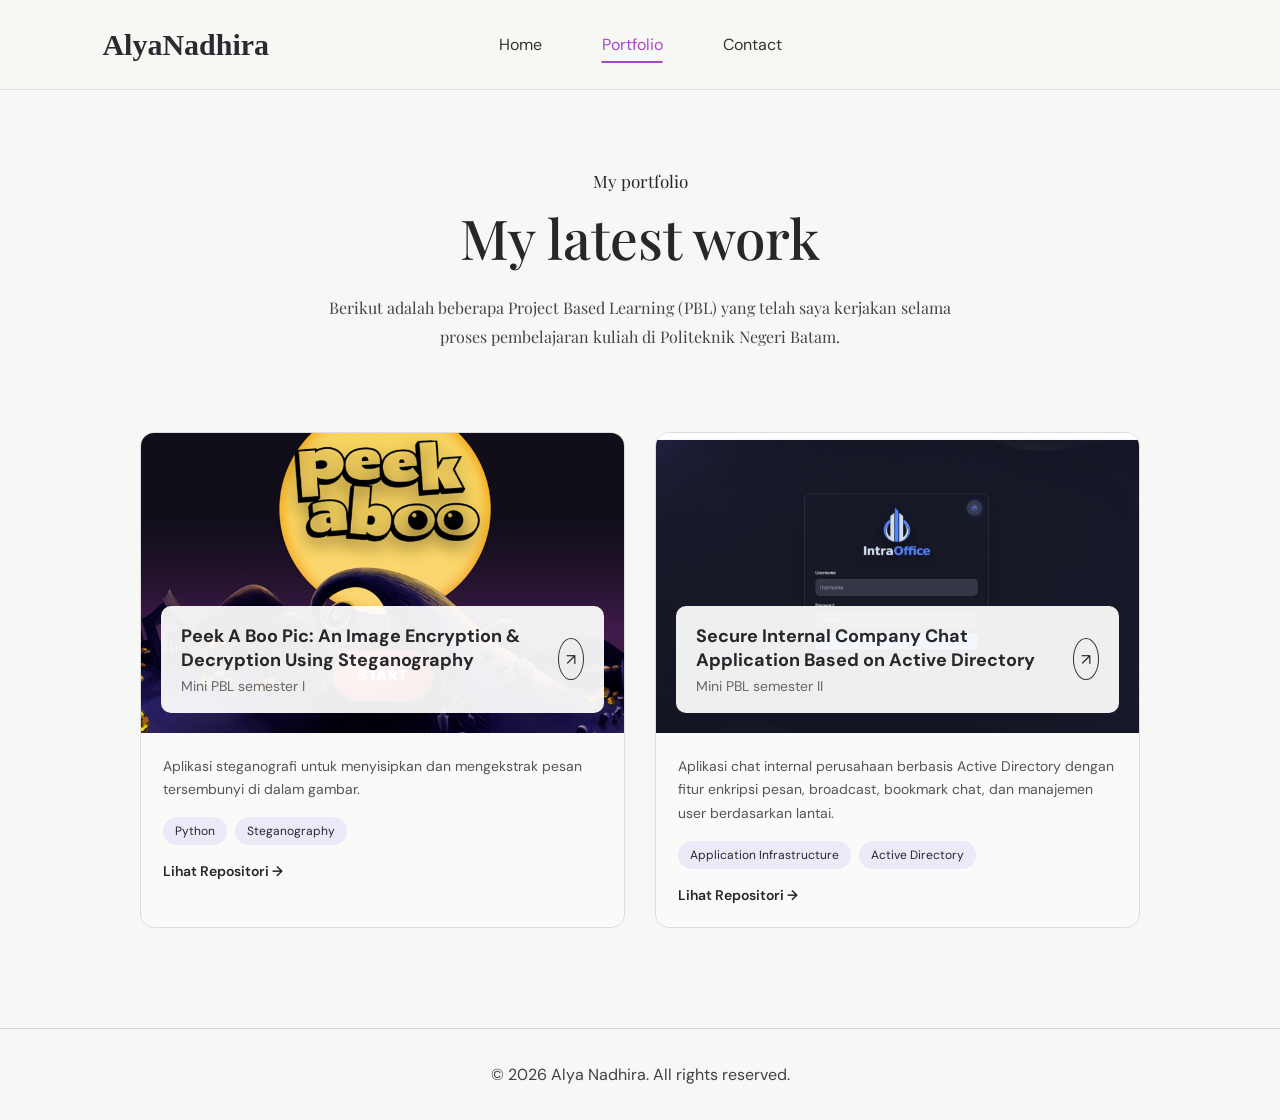
==== Minggu 1/portfolio.html @ 6551ff9a "Add files via upload" ====
<!DOCTYPE html>
<html lang="id">
<head>
  <meta charset="UTF-8">
  <meta name="viewport" content="width=device-width, initial-scale=1.0">
  <title>Portfolio | Alya Nadhira</title>
  <link rel="stylesheet" href="style.css">
</head>
<body>
  <header>
    <nav class="navbar">
      <a href="index.html" class="logo">AlyaNadhira</a>
      <ul class="nav-links">
        <li><a href="index.html">Home</a></li>
        <li><a class="active" href="portfolio.html">Portfolio</a></li>
        <li><a href="contact.html">Contact</a></li>
      </ul>
    </nav>
  </header>

  <main>
    <section class="portfolio-header reveal">
      <p>My portfolio</p>
      <h1>My latest work</h1>
      <p class="portfolio-description">Berikut adalah beberapa Project Based Learning (PBL) yang telah saya kerjakan selama proses pembelajaran kuliah di Politeknik Negeri Batam.</p>
    </section>

    <section class="portfolio-grid">
      <article class="portfolio-card reveal delay-1">
        <div class="project-image project-one">
          <div class="project-overlay">
            <div><h3>Peek A Boo Pic: An Image Encryption &amp; Decryption Using Steganography</h3><p>Mini PBL semester I</p></div>
            <a href="https://github.com/diyayoon/MINI-PBL-1" target="_blank" rel="noopener">↗</a>
          </div>
        </div>
        <div class="project-details">
          <p>Aplikasi steganografi untuk menyisipkan dan mengekstrak pesan tersembunyi di dalam gambar.</p>
          <div class="badges"><span>Python</span><span>Steganography</span></div>
          <a href="https://github.com/diyayoon/MINI-PBL-1" class="project-link" target="_blank" rel="noopener">Lihat Repositori →</a>
        </div>
      </article>

      <article class="portfolio-card reveal delay-2">
        <div class="project-image project-two">
          <div class="project-overlay">
            <div><h3>Secure Internal Company Chat Application Based on Active Directory</h3><p>Mini PBL semester II</p></div>
            <a href="https://github.com/mikorin01/IntraOffice/tree/master" target="_blank" rel="noopener">↗</a>
          </div>
        </div>
        <div class="project-details">
          <p>Aplikasi chat internal perusahaan berbasis Active Directory dengan fitur enkripsi pesan, broadcast, bookmark chat, dan manajemen user berdasarkan lantai.</p>
          <div class="badges"><span>Application Infrastructure</span><span>Active Directory</span></div>
          <a href="https://github.com/mikorin01/IntraOffice/tree/master" class="project-link" target="_blank" rel="noopener">Lihat Repositori →</a>
        </div>
      </article>
    </section>
  </main>

  <footer class="simple-footer"><p>© 2026 Alya Nadhira. All rights reserved.</p></footer>
</body>
</html>
---- Minggu 1/style.css ----
@import url('https://fonts.googleapis.com/css2?family=DM+Sans:wght@400;500;600;700&family=Playfair+Display:wght@400;500;600&display=swap');

:root { --text:#27272a;--bg:#f7f7f5;--purple:#a64ac9;--border:#d8d8d8;--dark:#353535; }
* { margin:0;padding:0;box-sizing:border-box; }
html { scroll-behavior:smooth; }
body { position:relative;font-family:'DM Sans',sans-serif;color:var(--text);background:var(--bg);overflow-x:hidden; }
h1,h2 { font-family:'Playfair Display',serif;font-weight:500; }
a { color:inherit;text-decoration:none; }
.navbar { position:relative;display:flex;align-items:center;width:100%;height:90px;padding:0 8%;border-bottom:1px solid #e2e2e2;background:rgba(247,247,245,.82);backdrop-filter:blur(12px); }
.logo { position:absolute;left:8%;font-family:Georgia,serif;font-size:30px;font-weight:700;color:#292b32;transition:.3s; }
.logo:hover { color:var(--purple);transform:translateY(-2px); }
.nav-links { display:flex;gap:60px;margin:0 auto;list-style:none; }
.nav-links a { position:relative;padding:8px 0;color:#333;transition:color .3s; }
.nav-links a:hover,.nav-links a.active { color:var(--purple); }
.nav-links a::after { content:"";position:absolute;left:50%;bottom:0;width:0;height:2px;background:var(--purple);transform:translateX(-50%);transition:width .3s; }
.nav-links a:hover::after,.nav-links a.active::after { width:100%; }
.hero { position:relative;display:flex;align-items:center;justify-content:center;min-height:680px;padding:80px 20px;overflow:hidden; }
.soft-glow { position:absolute;width:500px;height:300px;border-radius:50%;filter:blur(100px);opacity:.35;pointer-events:none; }
.glow-one { top:-100px;left:10%;background:#ffd35a; }
.glow-two { right:15%;bottom:-150px;background:#bcb5ff; }
.hero-content { position:relative;z-index:1;max-width:850px;text-align:center; }
.profile-circle { width:125px;height:125px;margin:0 auto 20px;overflow:hidden;border-radius:50%;background:#ddd;box-shadow:0 18px 40px rgba(0,0,0,.12);animation:profileFloat 4.5s ease-in-out infinite; }
.profile-circle img { width:100%;height:100%;object-fit:cover; }
.hero h1 { margin-bottom:25px;font-size:clamp(50px,7vw,78px);line-height:1.08;letter-spacing:-2px; }
.hero-description,.about-description,.portfolio-description,.contact-heading>p:last-child { font-family:'Playfair Display',serif;line-height:1.8;color:#444; }
.hero-description { max-width:650px;margin:auto;font-size:17px; }
.hero-buttons { display:flex;justify-content:center;gap:15px;margin-top:35px; }
.primary-btn,.secondary-btn { padding:17px 32px;border-radius:50px;transition:.3s; }
.primary-btn { color:white;background:linear-gradient(90deg,#a91bd6,#ed7d19); }
.secondary-btn { border:1px solid #777; }
.primary-btn:hover { transform:translateY(-3px);box-shadow:0 12px 28px rgba(166,74,201,.28); }
.secondary-btn:hover { color:white;background:#292929; }
.about-section { padding:80px 8% 100px;overflow:hidden; }
.section-heading { margin-bottom:70px;text-align:center; }
.section-heading>p,.portfolio-header>p:first-child,.contact-heading>p:first-child { margin-bottom:8px;font-family:'Playfair Display',serif;font-size:17px; }
.section-heading h2,.portfolio-header h1,.contact-heading h1 { font-size:55px; }
.about-container { display:grid;grid-template-columns:380px 1fr;gap:80px;align-items:center;max-width:1250px;margin:auto; }
.about-image { position:relative;height:450px;border-radius:25px; }
.about-image>img { width:100%;height:100%;border-radius:25px;object-fit:cover; }
.about-image::before { content:"";position:absolute;top:-18px;left:-18px;z-index:-1;width:90px;height:90px;border:1px solid rgba(166,74,201,.28);border-radius:50%; }
.image-badge { position:absolute;right:-40px;bottom:-50px;display:flex;align-items:center;justify-content:center;width:150px;height:150px;border-radius:50%;background:#f4f1ec;text-align:center;font-family:'Playfair Display',serif;font-size:13px;line-height:1.7;box-shadow:0 10px 30px rgba(0,0,0,.08);animation:badgePulse 4s ease-in-out infinite; }
.about-description { max-width:750px;margin-bottom:40px;font-size:17px;line-height:2; }
.info-cards { display:grid;grid-template-columns:repeat(3,1fr);gap:20px; }
.info-card { position:relative;min-height:190px;padding:25px;overflow:hidden;border:1px solid #aaa;border-radius:12px;transition:.3s; }
.info-card:hover,.tool-box:hover { transform:translateY(-5px);box-shadow:0 15px 30px rgba(0,0,0,.08); }
.info-card::before { content:"";position:absolute;top:0;left:0;width:4px;height:0;background:linear-gradient(#a64ac9,#ed7d19);transition:height .35s; }
.info-card:hover::before { height:100%; }
.card-icon { margin-bottom:20px;color:#69717c;font-size:30px; }
.info-card h3 { margin-bottom:15px;font-size:16px; }
.info-card p { color:#555;font-size:14px;line-height:1.7; }
.tools-section { margin-top:35px; }
.tools-section h3 { margin-bottom:20px;font-size:20px;font-weight:500; }
.tools-container { display:flex;flex-wrap:wrap;gap:20px; }
.tool-box { display:flex;align-items:center;justify-content:center;width:80px;height:80px;border:1px solid rgba(100,100,100,.35);border-radius:12px;background:rgba(255,255,255,.45);transition:.3s; }
.tool-box i { font-size:38px; }
.tool-box:hover { border-color:var(--purple);transform:translateY(-7px)rotate(-2deg); }
.lightroom-icon { display:flex;align-items:center;justify-content:center;width:38px;height:38px;border-radius:5px;background:#001e36;color:#31a8ff;font:bold 20px Arial,sans-serif; }
.portfolio-header { padding:80px 20px 50px;text-align:center; }
.portfolio-header h1 { margin-bottom:20px; }
.portfolio-description { max-width:650px;margin:auto; }
.portfolio-grid { display:grid;grid-template-columns:repeat(2,1fr);gap:30px;max-width:1050px;margin:auto;padding:30px 25px 100px; }
.portfolio-card { overflow:hidden;border:1px solid #ddd;border-radius:14px;background:#fafaf8;transition:.35s; }
.portfolio-card:hover { border-color:rgba(166,74,201,.45);transform:translateY(-7px);box-shadow:0 20px 40px rgba(0,0,0,.08); }
.project-image { position:relative;height:300px;background-size:cover;background-position:center;transition:transform .5s; }
.portfolio-card:hover .project-image { transform:scale(1.03); }
.project-one { background-image:url('images/project1.png'); }
.project-two { background-image:url('images/project2.png'); }
.project-overlay { position:absolute;right:20px;bottom:20px;left:20px;display:flex;align-items:center;justify-content:space-between;padding:18px 20px;border-radius:10px;background:rgba(255,255,255,.93); }
.project-overlay h3 { margin-bottom:5px;font-size:18px; }
.project-overlay p { color:#666;font-size:14px; }
.project-overlay a { display:flex;align-items:center;justify-content:center;width:42px;height:42px;border:1px solid #333;border-radius:50%;transition:.3s; }
.project-overlay a:hover { color:white;background:#292929;transform:rotate(45deg); }
.project-details { padding:22px; }
.project-details>p { margin-bottom:15px;color:#555;font-size:14px;line-height:1.7; }
.badges { display:flex;flex-wrap:wrap;gap:8px;margin-bottom:15px; }
.badges span { padding:6px 12px;border-radius:20px;background:#ece9f8;font-size:12px; }
.project-link { font-size:14px;font-weight:600; }
.project-link:hover { color:var(--purple); }
.contact-section { min-height:650px;padding:80px 20px 100px; }
.contact-heading { margin-bottom:50px;text-align:center; }
.contact-heading h1 { margin-bottom:20px; }
.contact-heading>p:last-child { max-width:600px;margin:auto; }
.contact-form { max-width:700px;margin:auto;padding:30px;border:1px solid rgba(216,216,216,.8);border-radius:18px;background:rgba(255,255,255,.25);box-shadow:0 18px 50px rgba(0,0,0,.035); }
.form-row { display:grid;grid-template-columns:1fr 1fr;gap:20px; }
.form-group { margin-bottom:20px; }
.form-group label { display:block;margin-bottom:8px;font-size:14px; }
.form-group input,.form-group select,.form-group textarea { width:100%;padding:17px;border:1px solid #aaa;border-radius:7px;outline:none;background:transparent;font:inherit;font-size:15px;transition:.25s; }
.form-group input:focus,.form-group select:focus,.form-group textarea:focus { border-color:var(--purple);box-shadow:0 0 0 4px rgba(166,74,201,.10); }
.form-group textarea { resize:vertical; }
.submit-button { display:block;margin:10px auto 0;padding:17px 35px;border:none;border-radius:50px;color:white;background:var(--dark);font-size:15px;cursor:pointer;transition:.3s; }
.submit-button:hover { background:var(--purple);transform:translateY(-3px); }
.simple-footer,.big-footer { width:100%;border-top:1px solid var(--border); }
.simple-footer { display:flex;align-items:center;justify-content:center;padding:35px 20px;text-align:center; }
.simple-footer p { color:#3f4145;font-size:16px; }
.big-footer { padding:35px 10%; }
.footer-bottom { display:flex;align-items:center;justify-content:space-between; }
.footer-links { display:flex;gap:30px; }
.footer-links a { position:relative;transition:.3s; }
.footer-links a:hover { color:var(--purple); }
.footer-links a::after { content:"";position:absolute;bottom:-5px;left:0;width:0;height:2px;background:var(--purple);transition:width .25s; }
.footer-links a:hover::after { width:100%; }
@keyframes profileFloat {
  0%,100% { transform:translateY(0); }
  50% { transform:translateY(-10px); }
}
@keyframes badgePulse {
  0%,100% { transform:rotate(-4deg)scale(1); }
  50% { transform:rotate(4deg)scale(1.04); }
}
@media(max-width:1000px) {
  .about-container { grid-template-columns:1fr;max-width:700px; }
  .about-image { width:380px;margin:auto; }
}
@media(max-width:768px) {
  .navbar { height:auto;min-height:80px;padding:18px 20px; }
  .logo { position:static; }
  .nav-links { gap:25px;margin-left:auto; }
  .hero h1 { font-size:46px; }
  .section-heading h2,.portfolio-header h1,.contact-heading h1 { font-size:42px; }
  .info-cards,.portfolio-grid,.form-row { grid-template-columns:1fr; }
  .portfolio-grid { max-width:600px; }
  .footer-bottom { flex-direction:column;gap:20px;text-align:center; }
  .contact-form { padding:22px; }
}
@media(max-width:500px) {
  .navbar { flex-direction:column;gap:14px; }
  .nav-links { margin:0;gap:18px; }
  .nav-links a { font-size:14px; }
  .hero { min-height:600px; }
  .hero-buttons { flex-direction:column;align-items:center; }
  .about-image { width:100%; }
  .image-badge { right:-10px;bottom:-30px;width:120px;height:120px;font-size:11px; }
}
@media(prefers-reduced-motion:reduce) {
  *,*::before,*::after { animation-duration:.01ms !important;animation-iteration-count:1 !important;transition-duration:.01ms !important; }
}
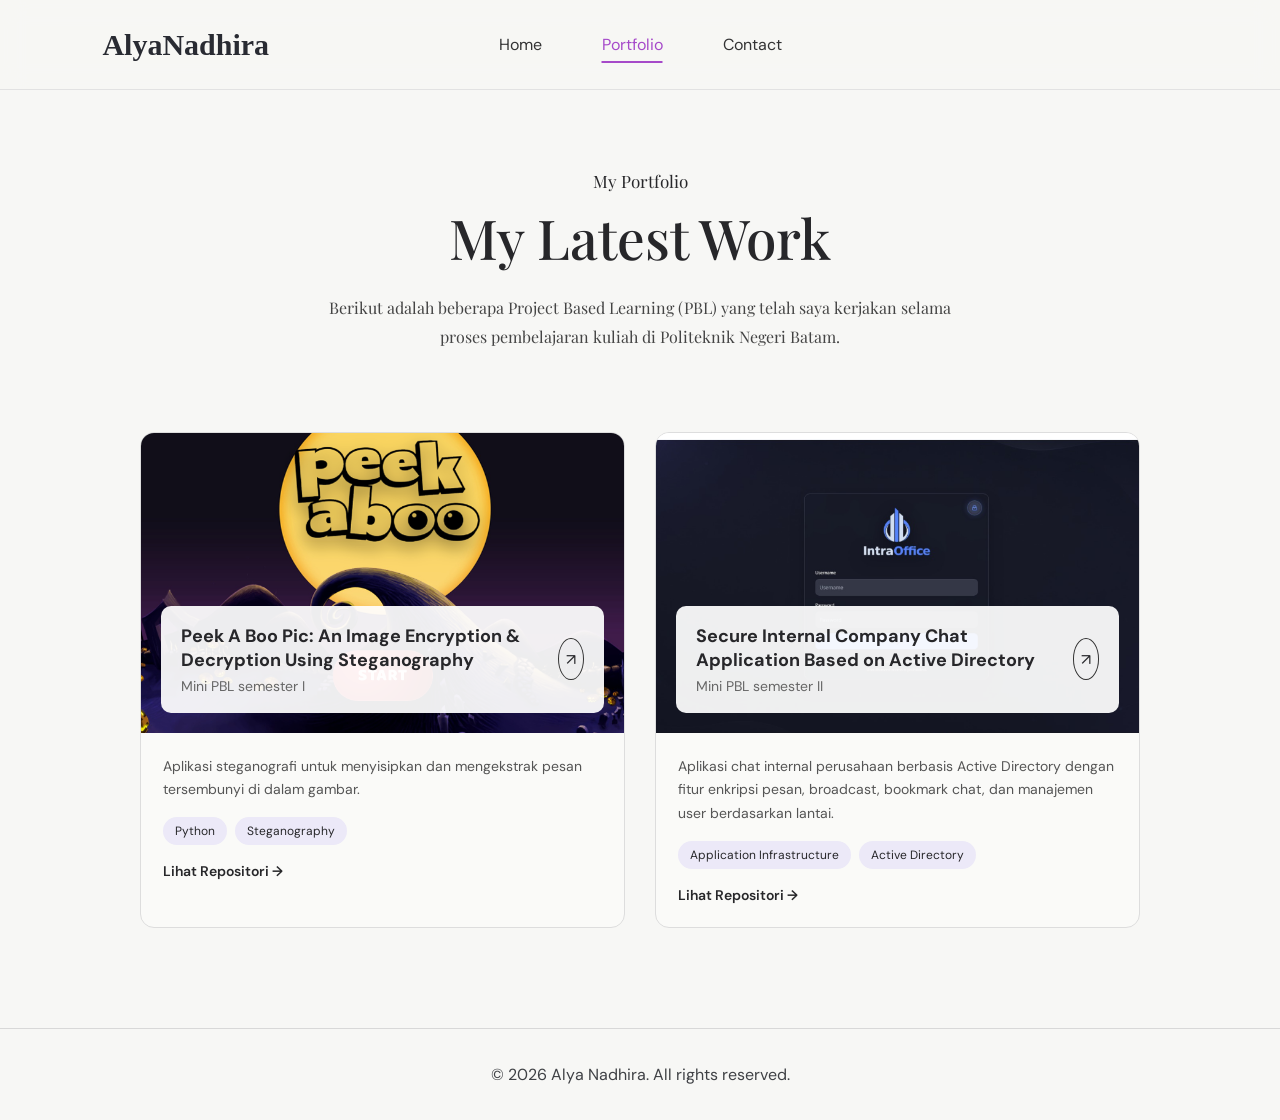
==== commit a0bafb11: "Update portfolio.html" ====
--- a/Minggu 1/portfolio.html
+++ b/Minggu 1/portfolio.html
@@ -20,8 +20,8 @@
 
   <main>
     <section class="portfolio-header reveal">
-      <p>My portfolio</p>
-      <h1>My latest work</h1>
+      <p>My Portfolio</p>
+      <h1>My Latest Work</h1>
       <p class="portfolio-description">Berikut adalah beberapa Project Based Learning (PBL) yang telah saya kerjakan selama proses pembelajaran kuliah di Politeknik Negeri Batam.</p>
     </section>
 
